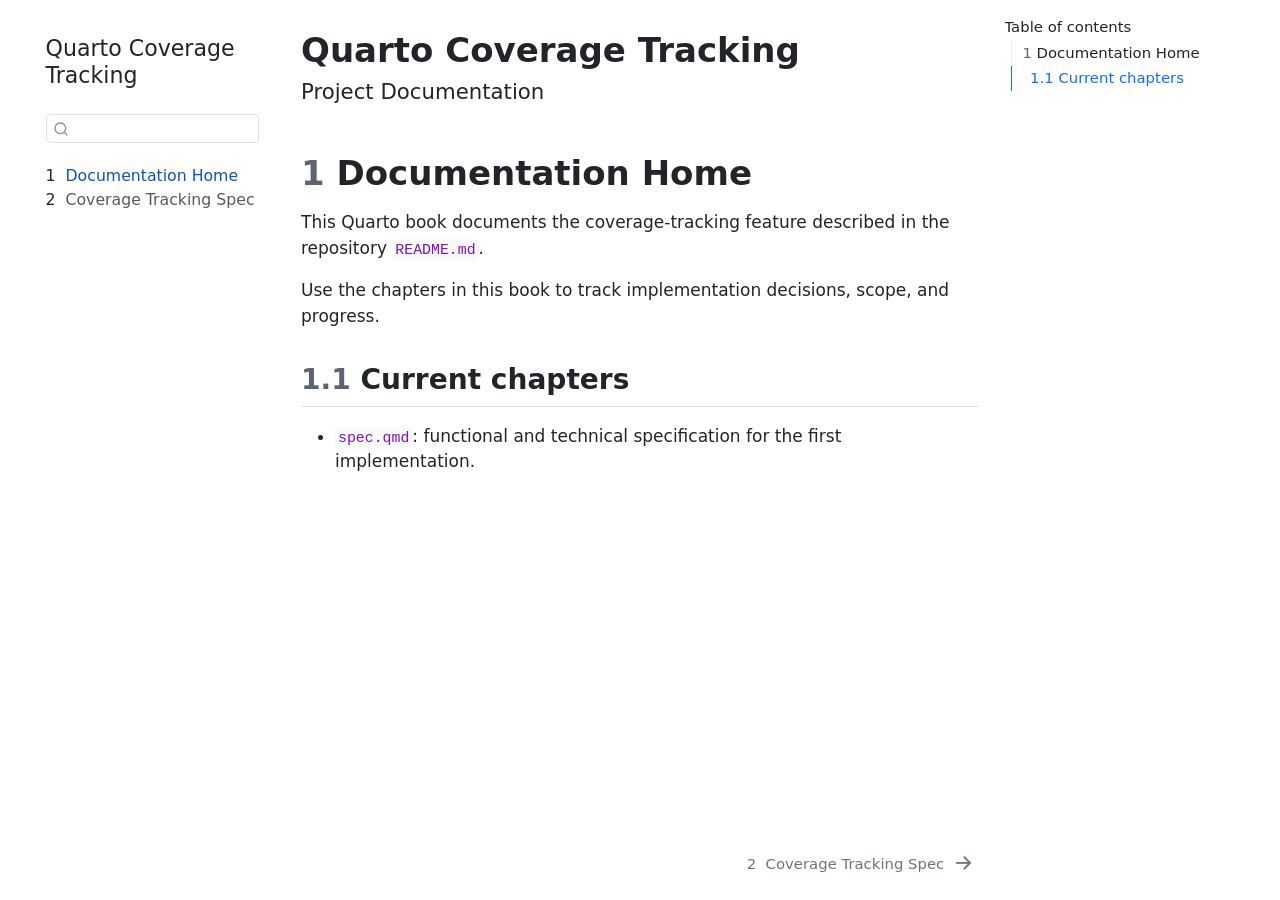
==== docs/_book/index.html @ 767c9ebd "initial commit" ====
<!DOCTYPE html>
<html xmlns="http://www.w3.org/1999/xhtml" lang="en" xml:lang="en"><head>

<meta charset="utf-8">
<meta name="generator" content="quarto-1.7.33">

<meta name="viewport" content="width=device-width, initial-scale=1.0, user-scalable=yes">


<title>Quarto Coverage Tracking</title>
<style>
code{white-space: pre-wrap;}
span.smallcaps{font-variant: small-caps;}
div.columns{display: flex; gap: min(4vw, 1.5em);}
div.column{flex: auto; overflow-x: auto;}
div.hanging-indent{margin-left: 1.5em; text-indent: -1.5em;}
ul.task-list{list-style: none;}
ul.task-list li input[type="checkbox"] {
  width: 0.8em;
  margin: 0 0.8em 0.2em -1em; /* quarto-specific, see https://github.com/quarto-dev/quarto-cli/issues/4556 */ 
  vertical-align: middle;
}
</style>


<script src="site_libs/quarto-nav/quarto-nav.js"></script>
<script src="site_libs/quarto-nav/headroom.min.js"></script>
<script src="site_libs/clipboard/clipboard.min.js"></script>
<script src="site_libs/quarto-search/autocomplete.umd.js"></script>
<script src="site_libs/quarto-search/fuse.min.js"></script>
<script src="site_libs/quarto-search/quarto-search.js"></script>
<meta name="quarto:offset" content="./">
<link href="./spec.html" rel="next">
<script src="site_libs/quarto-html/quarto.js" type="module"></script>
<script src="site_libs/quarto-html/tabsets/tabsets.js" type="module"></script>
<script src="site_libs/quarto-html/popper.min.js"></script>
<script src="site_libs/quarto-html/tippy.umd.min.js"></script>
<script src="site_libs/quarto-html/anchor.min.js"></script>
<link href="site_libs/quarto-html/tippy.css" rel="stylesheet">
<link href="site_libs/quarto-html/quarto-syntax-highlighting-ea385d0e468b0dd5ea5bf0780b1290d9.css" rel="stylesheet" id="quarto-text-highlighting-styles">
<script src="site_libs/bootstrap/bootstrap.min.js"></script>
<link href="site_libs/bootstrap/bootstrap-icons.css" rel="stylesheet">
<link href="site_libs/bootstrap/bootstrap-6f4b1f402eae9ee02f91586e947af111.min.css" rel="stylesheet" append-hash="true" id="quarto-bootstrap" data-mode="light">
<script id="quarto-search-options" type="application/json">{
  "location": "sidebar",
  "copy-button": false,
  "collapse-after": 3,
  "panel-placement": "start",
  "type": "textbox",
  "limit": 50,
  "keyboard-shortcut": [
    "f",
    "/",
    "s"
  ],
  "show-item-context": false,
  "language": {
    "search-no-results-text": "No results",
    "search-matching-documents-text": "matching documents",
    "search-copy-link-title": "Copy link to search",
    "search-hide-matches-text": "Hide additional matches",
    "search-more-match-text": "more match in this document",
    "search-more-matches-text": "more matches in this document",
    "search-clear-button-title": "Clear",
    "search-text-placeholder": "",
    "search-detached-cancel-button-title": "Cancel",
    "search-submit-button-title": "Submit",
    "search-label": "Search"
  }
}</script>


</head>

<body class="nav-sidebar floating quarto-light">

<div id="quarto-search-results"></div>
  <header id="quarto-header" class="headroom fixed-top">
  <nav class="quarto-secondary-nav">
    <div class="container-fluid d-flex">
      <button type="button" class="quarto-btn-toggle btn" data-bs-toggle="collapse" role="button" data-bs-target=".quarto-sidebar-collapse-item" aria-controls="quarto-sidebar" aria-expanded="false" aria-label="Toggle sidebar navigation" onclick="if (window.quartoToggleHeadroom) { window.quartoToggleHeadroom(); }">
        <i class="bi bi-layout-text-sidebar-reverse"></i>
      </button>
        <nav class="quarto-page-breadcrumbs" aria-label="breadcrumb"><ol class="breadcrumb"><li class="breadcrumb-item"><a href="./index.html"><span class="chapter-number">1</span>&nbsp; <span class="chapter-title">Documentation Home</span></a></li></ol></nav>
        <a class="flex-grow-1" role="navigation" data-bs-toggle="collapse" data-bs-target=".quarto-sidebar-collapse-item" aria-controls="quarto-sidebar" aria-expanded="false" aria-label="Toggle sidebar navigation" onclick="if (window.quartoToggleHeadroom) { window.quartoToggleHeadroom(); }">      
        </a>
      <button type="button" class="btn quarto-search-button" aria-label="Search" onclick="window.quartoOpenSearch();">
        <i class="bi bi-search"></i>
      </button>
    </div>
  </nav>
</header>
<!-- content -->
<div id="quarto-content" class="quarto-container page-columns page-rows-contents page-layout-article">
<!-- sidebar -->
  <nav id="quarto-sidebar" class="sidebar collapse collapse-horizontal quarto-sidebar-collapse-item sidebar-navigation floating overflow-auto">
    <div class="pt-lg-2 mt-2 text-left sidebar-header">
    <div class="sidebar-title mb-0 py-0">
      <a href="./">Quarto Coverage Tracking</a> 
    </div>
      </div>
        <div class="mt-2 flex-shrink-0 align-items-center">
        <div class="sidebar-search">
        <div id="quarto-search" class="" title="Search"></div>
        </div>
        </div>
    <div class="sidebar-menu-container"> 
    <ul class="list-unstyled mt-1">
        <li class="sidebar-item">
  <div class="sidebar-item-container"> 
  <a href="./index.html" class="sidebar-item-text sidebar-link active">
 <span class="menu-text"><span class="chapter-number">1</span>&nbsp; <span class="chapter-title">Documentation Home</span></span></a>
  </div>
</li>
        <li class="sidebar-item">
  <div class="sidebar-item-container"> 
  <a href="./spec.html" class="sidebar-item-text sidebar-link">
 <span class="menu-text"><span class="chapter-number">2</span>&nbsp; <span class="chapter-title">Coverage Tracking Spec</span></span></a>
  </div>
</li>
    </ul>
    </div>
</nav>
<div id="quarto-sidebar-glass" class="quarto-sidebar-collapse-item" data-bs-toggle="collapse" data-bs-target=".quarto-sidebar-collapse-item"></div>
<!-- margin-sidebar -->
    <div id="quarto-margin-sidebar" class="sidebar margin-sidebar">
        <nav id="TOC" role="doc-toc" class="toc-active">
    <h2 id="toc-title">Table of contents</h2>
   
  <ul>
  <li><a href="#documentation-home" id="toc-documentation-home" class="nav-link active" data-scroll-target="#documentation-home"><span class="header-section-number">1</span> Documentation Home</a>
  <ul class="collapse">
  <li><a href="#current-chapters" id="toc-current-chapters" class="nav-link" data-scroll-target="#current-chapters"><span class="header-section-number">1.1</span> Current chapters</a></li>
  </ul></li>
  </ul>
</nav>
    </div>
<!-- main -->
<main class="content" id="quarto-document-content">

<header id="title-block-header" class="quarto-title-block default">
<div class="quarto-title">
<h1 class="title">Quarto Coverage Tracking</h1>
<p class="subtitle lead">Project Documentation</p>
</div>



<div class="quarto-title-meta">

    
  
    
  </div>
  


</header>


<section id="documentation-home" class="level1" data-number="1">
<h1 data-number="1"><span class="header-section-number">1</span> Documentation Home</h1>
<p>This Quarto book documents the coverage-tracking feature described in the repository <code>README.md</code>.</p>
<p>Use the chapters in this book to track implementation decisions, scope, and progress.</p>
<section id="current-chapters" class="level2" data-number="1.1">
<h2 data-number="1.1" class="anchored" data-anchor-id="current-chapters"><span class="header-section-number">1.1</span> Current chapters</h2>
<ul>
<li><code>spec.qmd</code>: functional and technical specification for the first implementation.</li>
</ul>


</section>
</section>

</main> <!-- /main -->
<script id="quarto-html-after-body" type="application/javascript">
  window.document.addEventListener("DOMContentLoaded", function (event) {
    const icon = "";
    const anchorJS = new window.AnchorJS();
    anchorJS.options = {
      placement: 'right',
      icon: icon
    };
    anchorJS.add('.anchored');
    const isCodeAnnotation = (el) => {
      for (const clz of el.classList) {
        if (clz.startsWith('code-annotation-')) {                     
          return true;
        }
      }
      return false;
    }
    const onCopySuccess = function(e) {
      // button target
      const button = e.trigger;
      // don't keep focus
      button.blur();
      // flash "checked"
      button.classList.add('code-copy-button-checked');
      var currentTitle = button.getAttribute("title");
      button.setAttribute("title", "Copied!");
      let tooltip;
      if (window.bootstrap) {
        button.setAttribute("data-bs-toggle", "tooltip");
        button.setAttribute("data-bs-placement", "left");
        button.setAttribute("data-bs-title", "Copied!");
        tooltip = new bootstrap.Tooltip(button, 
          { trigger: "manual", 
            customClass: "code-copy-button-tooltip",
            offset: [0, -8]});
        tooltip.show();    
      }
      setTimeout(function() {
        if (tooltip) {
          tooltip.hide();
          button.removeAttribute("data-bs-title");
          button.removeAttribute("data-bs-toggle");
          button.removeAttribute("data-bs-placement");
        }
        button.setAttribute("title", currentTitle);
        button.classList.remove('code-copy-button-checked');
      }, 1000);
      // clear code selection
      e.clearSelection();
    }
    const getTextToCopy = function(trigger) {
        const codeEl = trigger.previousElementSibling.cloneNode(true);
        for (const childEl of codeEl.children) {
          if (isCodeAnnotation(childEl)) {
            childEl.remove();
          }
        }
        return codeEl.innerText;
    }
    const clipboard = new window.ClipboardJS('.code-copy-button:not([data-in-quarto-modal])', {
      text: getTextToCopy
    });
    clipboard.on('success', onCopySuccess);
    if (window.document.getElementById('quarto-embedded-source-code-modal')) {
      const clipboardModal = new window.ClipboardJS('.code-copy-button[data-in-quarto-modal]', {
        text: getTextToCopy,
        container: window.document.getElementById('quarto-embedded-source-code-modal')
      });
      clipboardModal.on('success', onCopySuccess);
    }
      var localhostRegex = new RegExp(/^(?:http|https):\/\/localhost\:?[0-9]*\//);
      var mailtoRegex = new RegExp(/^mailto:/);
        var filterRegex = new RegExp('/' + window.location.host + '/');
      var isInternal = (href) => {
          return filterRegex.test(href) || localhostRegex.test(href) || mailtoRegex.test(href);
      }
      // Inspect non-navigation links and adorn them if external
     var links = window.document.querySelectorAll('a[href]:not(.nav-link):not(.navbar-brand):not(.toc-action):not(.sidebar-link):not(.sidebar-item-toggle):not(.pagination-link):not(.no-external):not([aria-hidden]):not(.dropdown-item):not(.quarto-navigation-tool):not(.about-link)');
      for (var i=0; i<links.length; i++) {
        const link = links[i];
        if (!isInternal(link.href)) {
          // undo the damage that might have been done by quarto-nav.js in the case of
          // links that we want to consider external
          if (link.dataset.originalHref !== undefined) {
            link.href = link.dataset.originalHref;
          }
        }
      }
    function tippyHover(el, contentFn, onTriggerFn, onUntriggerFn) {
      const config = {
        allowHTML: true,
        maxWidth: 500,
        delay: 100,
        arrow: false,
        appendTo: function(el) {
            return el.parentElement;
        },
        interactive: true,
        interactiveBorder: 10,
        theme: 'quarto',
        placement: 'bottom-start',
      };
      if (contentFn) {
        config.content = contentFn;
      }
      if (onTriggerFn) {
        config.onTrigger = onTriggerFn;
      }
      if (onUntriggerFn) {
        config.onUntrigger = onUntriggerFn;
      }
      window.tippy(el, config); 
    }
    const noterefs = window.document.querySelectorAll('a[role="doc-noteref"]');
    for (var i=0; i<noterefs.length; i++) {
      const ref = noterefs[i];
      tippyHover(ref, function() {
        // use id or data attribute instead here
        let href = ref.getAttribute('data-footnote-href') || ref.getAttribute('href');
        try { href = new URL(href).hash; } catch {}
        const id = href.replace(/^#\/?/, "");
        const note = window.document.getElementById(id);
        if (note) {
          return note.innerHTML;
        } else {
          return "";
        }
      });
    }
    const xrefs = window.document.querySelectorAll('a.quarto-xref');
    const processXRef = (id, note) => {
      // Strip column container classes
      const stripColumnClz = (el) => {
        el.classList.remove("page-full", "page-columns");
        if (el.children) {
          for (const child of el.children) {
            stripColumnClz(child);
          }
        }
      }
      stripColumnClz(note)
      if (id === null || id.startsWith('sec-')) {
        // Special case sections, only their first couple elements
        const container = document.createElement("div");
        if (note.children && note.children.length > 2) {
          container.appendChild(note.children[0].cloneNode(true));
          for (let i = 1; i < note.children.length; i++) {
            const child = note.children[i];
            if (child.tagName === "P" && child.innerText === "") {
              continue;
            } else {
              container.appendChild(child.cloneNode(true));
              break;
            }
          }
          if (window.Quarto?.typesetMath) {
            window.Quarto.typesetMath(container);
          }
          return container.innerHTML
        } else {
          if (window.Quarto?.typesetMath) {
            window.Quarto.typesetMath(note);
          }
          return note.innerHTML;
        }
      } else {
        // Remove any anchor links if they are present
        const anchorLink = note.querySelector('a.anchorjs-link');
        if (anchorLink) {
          anchorLink.remove();
        }
        if (window.Quarto?.typesetMath) {
          window.Quarto.typesetMath(note);
        }
        if (note.classList.contains("callout")) {
          return note.outerHTML;
        } else {
          return note.innerHTML;
        }
      }
    }
    for (var i=0; i<xrefs.length; i++) {
      const xref = xrefs[i];
      tippyHover(xref, undefined, function(instance) {
        instance.disable();
        let url = xref.getAttribute('href');
        let hash = undefined; 
        if (url.startsWith('#')) {
          hash = url;
        } else {
          try { hash = new URL(url).hash; } catch {}
        }
        if (hash) {
          const id = hash.replace(/^#\/?/, "");
          const note = window.document.getElementById(id);
          if (note !== null) {
            try {
              const html = processXRef(id, note.cloneNode(true));
              instance.setContent(html);
            } finally {
              instance.enable();
              instance.show();
            }
          } else {
            // See if we can fetch this
            fetch(url.split('#')[0])
            .then(res => res.text())
            .then(html => {
              const parser = new DOMParser();
              const htmlDoc = parser.parseFromString(html, "text/html");
              const note = htmlDoc.getElementById(id);
              if (note !== null) {
                const html = processXRef(id, note);
                instance.setContent(html);
              } 
            }).finally(() => {
              instance.enable();
              instance.show();
            });
          }
        } else {
          // See if we can fetch a full url (with no hash to target)
          // This is a special case and we should probably do some content thinning / targeting
          fetch(url)
          .then(res => res.text())
          .then(html => {
            const parser = new DOMParser();
            const htmlDoc = parser.parseFromString(html, "text/html");
            const note = htmlDoc.querySelector('main.content');
            if (note !== null) {
              // This should only happen for chapter cross references
              // (since there is no id in the URL)
              // remove the first header
              if (note.children.length > 0 && note.children[0].tagName === "HEADER") {
                note.children[0].remove();
              }
              const html = processXRef(null, note);
              instance.setContent(html);
            } 
          }).finally(() => {
            instance.enable();
            instance.show();
          });
        }
      }, function(instance) {
      });
    }
        let selectedAnnoteEl;
        const selectorForAnnotation = ( cell, annotation) => {
          let cellAttr = 'data-code-cell="' + cell + '"';
          let lineAttr = 'data-code-annotation="' +  annotation + '"';
          const selector = 'span[' + cellAttr + '][' + lineAttr + ']';
          return selector;
        }
        const selectCodeLines = (annoteEl) => {
          const doc = window.document;
          const targetCell = annoteEl.getAttribute("data-target-cell");
          const targetAnnotation = annoteEl.getAttribute("data-target-annotation");
          const annoteSpan = window.document.querySelector(selectorForAnnotation(targetCell, targetAnnotation));
          const lines = annoteSpan.getAttribute("data-code-lines").split(",");
          const lineIds = lines.map((line) => {
            return targetCell + "-" + line;
          })
          let top = null;
          let height = null;
          let parent = null;
          if (lineIds.length > 0) {
              //compute the position of the single el (top and bottom and make a div)
              const el = window.document.getElementById(lineIds[0]);
              top = el.offsetTop;
              height = el.offsetHeight;
              parent = el.parentElement.parentElement;
            if (lineIds.length > 1) {
              const lastEl = window.document.getElementById(lineIds[lineIds.length - 1]);
              const bottom = lastEl.offsetTop + lastEl.offsetHeight;
              height = bottom - top;
            }
            if (top !== null && height !== null && parent !== null) {
              // cook up a div (if necessary) and position it 
              let div = window.document.getElementById("code-annotation-line-highlight");
              if (div === null) {
                div = window.document.createElement("div");
                div.setAttribute("id", "code-annotation-line-highlight");
                div.style.position = 'absolute';
                parent.appendChild(div);
              }
              div.style.top = top - 2 + "px";
              div.style.height = height + 4 + "px";
              div.style.left = 0;
              let gutterDiv = window.document.getElementById("code-annotation-line-highlight-gutter");
              if (gutterDiv === null) {
                gutterDiv = window.document.createElement("div");
                gutterDiv.setAttribute("id", "code-annotation-line-highlight-gutter");
                gutterDiv.style.position = 'absolute';
                const codeCell = window.document.getElementById(targetCell);
                const gutter = codeCell.querySelector('.code-annotation-gutter');
                gutter.appendChild(gutterDiv);
              }
              gutterDiv.style.top = top - 2 + "px";
              gutterDiv.style.height = height + 4 + "px";
            }
            selectedAnnoteEl = annoteEl;
          }
        };
        const unselectCodeLines = () => {
          const elementsIds = ["code-annotation-line-highlight", "code-annotation-line-highlight-gutter"];
          elementsIds.forEach((elId) => {
            const div = window.document.getElementById(elId);
            if (div) {
              div.remove();
            }
          });
          selectedAnnoteEl = undefined;
        };
          // Handle positioning of the toggle
      window.addEventListener(
        "resize",
        throttle(() => {
          elRect = undefined;
          if (selectedAnnoteEl) {
            selectCodeLines(selectedAnnoteEl);
          }
        }, 10)
      );
      function throttle(fn, ms) {
      let throttle = false;
      let timer;
        return (...args) => {
          if(!throttle) { // first call gets through
              fn.apply(this, args);
              throttle = true;
          } else { // all the others get throttled
              if(timer) clearTimeout(timer); // cancel #2
              timer = setTimeout(() => {
                fn.apply(this, args);
                timer = throttle = false;
              }, ms);
          }
        };
      }
        // Attach click handler to the DT
        const annoteDls = window.document.querySelectorAll('dt[data-target-cell]');
        for (const annoteDlNode of annoteDls) {
          annoteDlNode.addEventListener('click', (event) => {
            const clickedEl = event.target;
            if (clickedEl !== selectedAnnoteEl) {
              unselectCodeLines();
              const activeEl = window.document.querySelector('dt[data-target-cell].code-annotation-active');
              if (activeEl) {
                activeEl.classList.remove('code-annotation-active');
              }
              selectCodeLines(clickedEl);
              clickedEl.classList.add('code-annotation-active');
            } else {
              // Unselect the line
              unselectCodeLines();
              clickedEl.classList.remove('code-annotation-active');
            }
          });
        }
    const findCites = (el) => {
      const parentEl = el.parentElement;
      if (parentEl) {
        const cites = parentEl.dataset.cites;
        if (cites) {
          return {
            el,
            cites: cites.split(' ')
          };
        } else {
          return findCites(el.parentElement)
        }
      } else {
        return undefined;
      }
    };
    var bibliorefs = window.document.querySelectorAll('a[role="doc-biblioref"]');
    for (var i=0; i<bibliorefs.length; i++) {
      const ref = bibliorefs[i];
      const citeInfo = findCites(ref);
      if (citeInfo) {
        tippyHover(citeInfo.el, function() {
          var popup = window.document.createElement('div');
          citeInfo.cites.forEach(function(cite) {
            var citeDiv = window.document.createElement('div');
            citeDiv.classList.add('hanging-indent');
            citeDiv.classList.add('csl-entry');
            var biblioDiv = window.document.getElementById('ref-' + cite);
            if (biblioDiv) {
              citeDiv.innerHTML = biblioDiv.innerHTML;
            }
            popup.appendChild(citeDiv);
          });
          return popup.innerHTML;
        });
      }
    }
  });
  </script>
<nav class="page-navigation">
  <div class="nav-page nav-page-previous">
  </div>
  <div class="nav-page nav-page-next">
      <a href="./spec.html" class="pagination-link" aria-label="Coverage Tracking Spec">
        <span class="nav-page-text"><span class="chapter-number">2</span>&nbsp; <span class="chapter-title">Coverage Tracking Spec</span></span> <i class="bi bi-arrow-right-short"></i>
      </a>
  </div>
</nav>
</div> <!-- /content -->




</body></html>
---- docs/_book/site_libs/quarto-html/tippy.css ----
.tippy-box[data-animation=fade][data-state=hidden]{opacity:0}[data-tippy-root]{max-width:calc(100vw - 10px)}.tippy-box{position:relative;background-color:#333;color:#fff;border-radius:4px;font-size:14px;line-height:1.4;white-space:normal;outline:0;transition-property:transform,visibility,opacity}.tippy-box[data-placement^=top]>.tippy-arrow{bottom:0}.tippy-box[data-placement^=top]>.tippy-arrow:before{bottom:-7px;left:0;border-width:8px 8px 0;border-top-color:initial;transform-origin:center top}.tippy-box[data-placement^=bottom]>.tippy-arrow{top:0}.tippy-box[data-placement^=bottom]>.tippy-arrow:before{top:-7px;left:0;border-width:0 8px 8px;border-bottom-color:initial;transform-origin:center bottom}.tippy-box[data-placement^=left]>.tippy-arrow{right:0}.tippy-box[data-placement^=left]>.tippy-arrow:before{border-width:8px 0 8px 8px;border-left-color:initial;right:-7px;transform-origin:center left}.tippy-box[data-placement^=right]>.tippy-arrow{left:0}.tippy-box[data-placement^=right]>.tippy-arrow:before{left:-7px;border-width:8px 8px 8px 0;border-right-color:initial;transform-origin:center right}.tippy-box[data-inertia][data-state=visible]{transition-timing-function:cubic-bezier(.54,1.5,.38,1.11)}.tippy-arrow{width:16px;height:16px;color:#333}.tippy-arrow:before{content:"";position:absolute;border-color:transparent;border-style:solid}.tippy-content{position:relative;padding:5px 9px;z-index:1}
---- docs/_book/site_libs/quarto-html/quarto-syntax-highlighting-ea385d0e468b0dd5ea5bf0780b1290d9.css ----
/* quarto syntax highlight colors */
:root {
  --quarto-hl-ot-color: #003B4F;
  --quarto-hl-at-color: #657422;
  --quarto-hl-ss-color: #20794D;
  --quarto-hl-an-color: #5E5E5E;
  --quarto-hl-fu-color: #4758AB;
  --quarto-hl-st-color: #20794D;
  --quarto-hl-cf-color: #003B4F;
  --quarto-hl-op-color: #5E5E5E;
  --quarto-hl-er-color: #AD0000;
  --quarto-hl-bn-color: #AD0000;
  --quarto-hl-al-color: #AD0000;
  --quarto-hl-va-color: #111111;
  --quarto-hl-bu-color: inherit;
  --quarto-hl-ex-color: inherit;
  --quarto-hl-pp-color: #AD0000;
  --quarto-hl-in-color: #5E5E5E;
  --quarto-hl-vs-color: #20794D;
  --quarto-hl-wa-color: #5E5E5E;
  --quarto-hl-do-color: #5E5E5E;
  --quarto-hl-im-color: #00769E;
  --quarto-hl-ch-color: #20794D;
  --quarto-hl-dt-color: #AD0000;
  --quarto-hl-fl-color: #AD0000;
  --quarto-hl-co-color: #5E5E5E;
  --quarto-hl-cv-color: #5E5E5E;
  --quarto-hl-cn-color: #8f5902;
  --quarto-hl-sc-color: #5E5E5E;
  --quarto-hl-dv-color: #AD0000;
  --quarto-hl-kw-color: #003B4F;
}

/* other quarto variables */
:root {
  --quarto-font-monospace: SFMono-Regular, Menlo, Monaco, Consolas, "Liberation Mono", "Courier New", monospace;
}

/* syntax highlight based on Pandoc's rules */
pre > code.sourceCode > span {
  color: #003B4F;
}

code.sourceCode > span {
  color: #003B4F;
}

div.sourceCode,
div.sourceCode pre.sourceCode {
  color: #003B4F;
}

/* Normal */
code span {
  color: #003B4F;
}

/* Alert */
code span.al {
  color: #AD0000;
  font-style: inherit;
}

/* Annotation */
code span.an {
  color: #5E5E5E;
  font-style: inherit;
}

/* Attribute */
code span.at {
  color: #657422;
  font-style: inherit;
}

/* BaseN */
code span.bn {
  color: #AD0000;
  font-style: inherit;
}

/* BuiltIn */
code span.bu {
  font-style: inherit;
}

/* ControlFlow */
code span.cf {
  color: #003B4F;
  font-weight: bold;
  font-style: inherit;
}

/* Char */
code span.ch {
  color: #20794D;
  font-style: inherit;
}

/* Constant */
code span.cn {
  color: #8f5902;
  font-style: inherit;
}

/* Comment */
code span.co {
  color: #5E5E5E;
  font-style: inherit;
}

/* CommentVar */
code span.cv {
  color: #5E5E5E;
  font-style: italic;
}

/* Documentation */
code span.do {
  color: #5E5E5E;
  font-style: italic;
}

/* DataType */
code span.dt {
  color: #AD0000;
  font-style: inherit;
}

/* DecVal */
code span.dv {
  color: #AD0000;
  font-style: inherit;
}

/* Error */
code span.er {
  color: #AD0000;
  font-style: inherit;
}

/* Extension */
code span.ex {
  font-style: inherit;
}

/* Float */
code span.fl {
  color: #AD0000;
  font-style: inherit;
}

/* Function */
code span.fu {
  color: #4758AB;
  font-style: inherit;
}

/* Import */
code span.im {
  color: #00769E;
  font-style: inherit;
}

/* Information */
code span.in {
  color: #5E5E5E;
  font-style: inherit;
}

/* Keyword */
code span.kw {
  color: #003B4F;
  font-weight: bold;
  font-style: inherit;
}

/* Operator */
code span.op {
  color: #5E5E5E;
  font-style: inherit;
}

/* Other */
code span.ot {
  color: #003B4F;
  font-style: inherit;
}

/* Preprocessor */
code span.pp {
  color: #AD0000;
  font-style: inherit;
}

/* SpecialChar */
code span.sc {
  color: #5E5E5E;
  font-style: inherit;
}

/* SpecialString */
code span.ss {
  color: #20794D;
  font-style: inherit;
}

/* String */
code span.st {
  color: #20794D;
  font-style: inherit;
}

/* Variable */
code span.va {
  color: #111111;
  font-style: inherit;
}

/* VerbatimString */
code span.vs {
  color: #20794D;
  font-style: inherit;
}

/* Warning */
code span.wa {
  color: #5E5E5E;
  font-style: italic;
}

.prevent-inlining {
  content: "</";
}

/*# sourceMappingURL=538754cbb4183396a2435bcb80637e05.css.map */
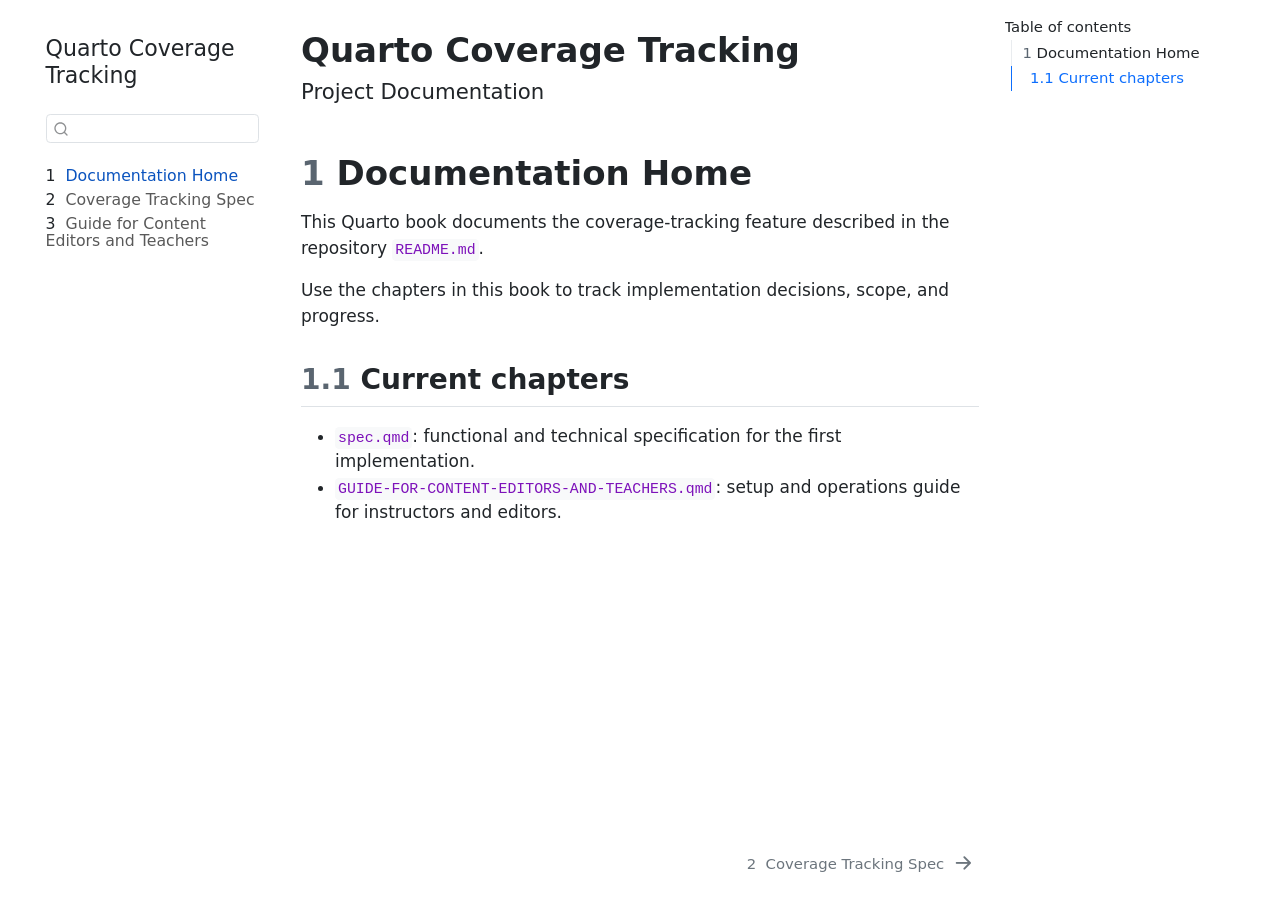
==== commit 3a9e9193: "Refactor coverage-data documentation and tools for improved usability: transition from JSON to CSV f" ====
--- a/docs/_book/index.html
+++ b/docs/_book/index.html
@@ -118,6 +118,12 @@
  <span class="menu-text"><span class="chapter-number">2</span>&nbsp; <span class="chapter-title">Coverage Tracking Spec</span></span></a>
   </div>
 </li>
+        <li class="sidebar-item">
+  <div class="sidebar-item-container"> 
+  <a href="./GUIDE-FOR-CONTENT-EDITORS-AND-TEACHERS.html" class="sidebar-item-text sidebar-link">
+ <span class="menu-text"><span class="chapter-number">3</span>&nbsp; <span class="chapter-title">Guide for Content Editors and Teachers</span></span></a>
+  </div>
+</li>
     </ul>
     </div>
 </nav>
@@ -166,6 +172,7 @@
 <h2 data-number="1.1" class="anchored" data-anchor-id="current-chapters"><span class="header-section-number">1.1</span> Current chapters</h2>
 <ul>
 <li><code>spec.qmd</code>: functional and technical specification for the first implementation.</li>
+<li><code>GUIDE-FOR-CONTENT-EDITORS-AND-TEACHERS.qmd</code>: setup and operations guide for instructors and editors.</li>
 </ul>
 
 
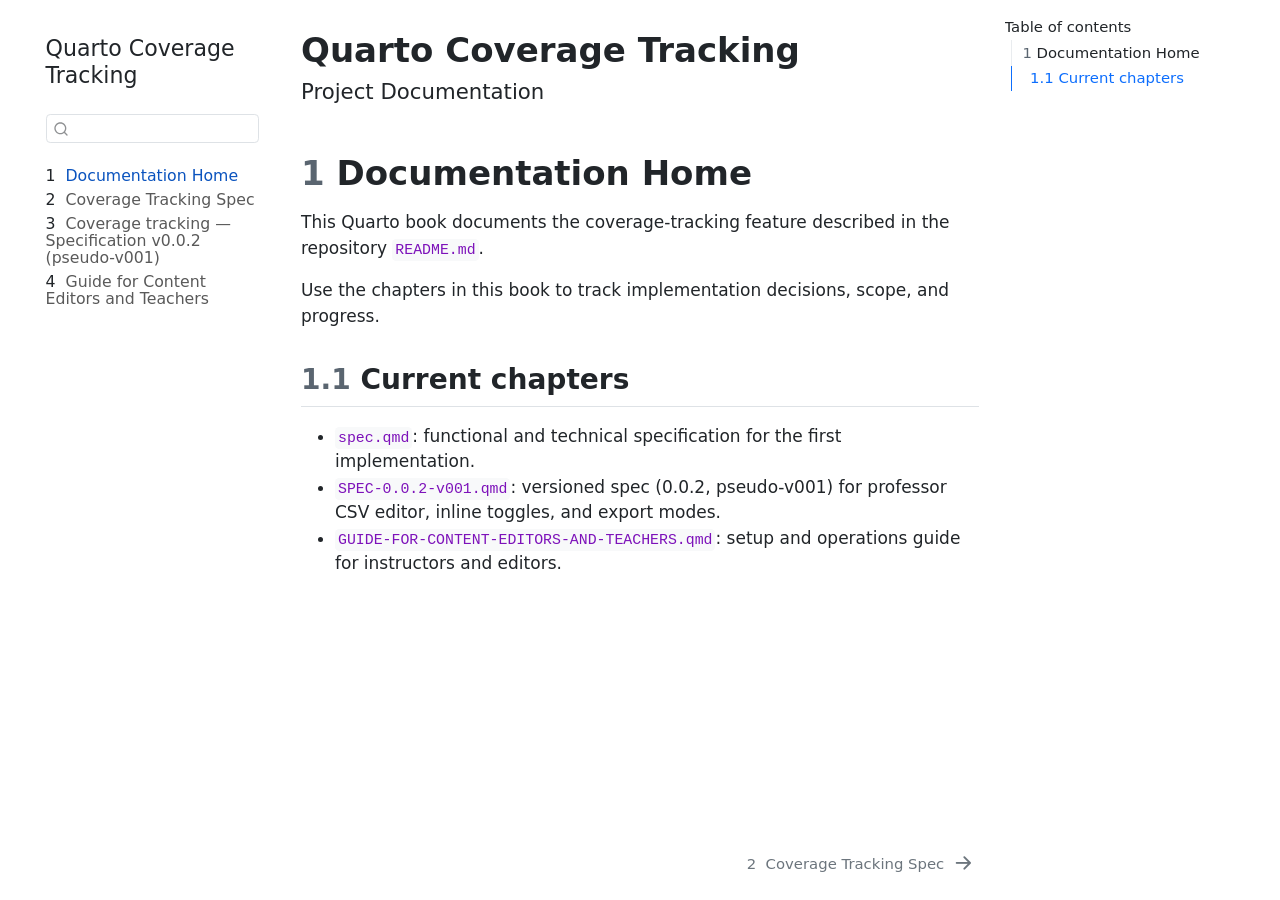
==== commit d924d1cd: "Add SPEC-0.0.2-v001.qmd to documentation and update related references - Introduced a new chapter fo" ====
--- a/docs/_book/index.html
+++ b/docs/_book/index.html
@@ -120,8 +120,14 @@
 </li>
         <li class="sidebar-item">
   <div class="sidebar-item-container"> 
+  <a href="./SPEC-0.0.2-v001.html" class="sidebar-item-text sidebar-link">
+ <span class="menu-text"><span class="chapter-number">3</span>&nbsp; <span class="chapter-title">Coverage tracking — Specification v0.0.2 (pseudo-v001)</span></span></a>
+  </div>
+</li>
+        <li class="sidebar-item">
+  <div class="sidebar-item-container"> 
   <a href="./GUIDE-FOR-CONTENT-EDITORS-AND-TEACHERS.html" class="sidebar-item-text sidebar-link">
- <span class="menu-text"><span class="chapter-number">3</span>&nbsp; <span class="chapter-title">Guide for Content Editors and Teachers</span></span></a>
+ <span class="menu-text"><span class="chapter-number">4</span>&nbsp; <span class="chapter-title">Guide for Content Editors and Teachers</span></span></a>
   </div>
 </li>
     </ul>
@@ -172,6 +178,7 @@
 <h2 data-number="1.1" class="anchored" data-anchor-id="current-chapters"><span class="header-section-number">1.1</span> Current chapters</h2>
 <ul>
 <li><code>spec.qmd</code>: functional and technical specification for the first implementation.</li>
+<li><code>SPEC-0.0.2-v001.qmd</code>: versioned spec (0.0.2, pseudo-v001) for professor CSV editor, inline toggles, and export modes.</li>
 <li><code>GUIDE-FOR-CONTENT-EDITORS-AND-TEACHERS.qmd</code>: setup and operations guide for instructors and editors.</li>
 </ul>
 
